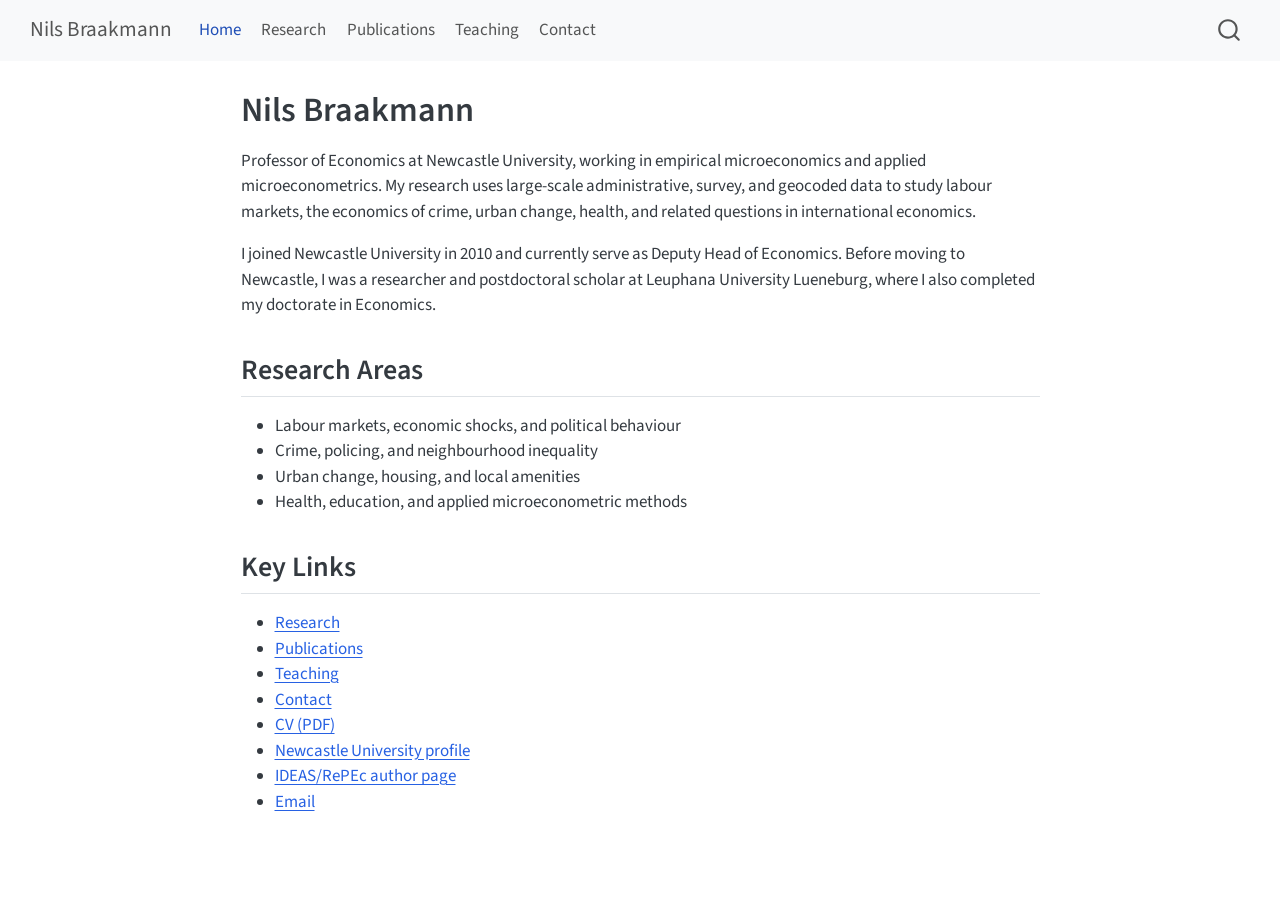
==== docs/index.html @ 4210e40a "Initial Quarto site" ====
<!DOCTYPE html>
<html xmlns="http://www.w3.org/1999/xhtml" lang="en" xml:lang="en"><head>

<meta charset="utf-8">
<meta name="generator" content="quarto-1.9.36">

<meta name="viewport" content="width=device-width, initial-scale=1.0, user-scalable=yes">


<title>Nils Braakmann</title>
<style>
/* Default styles provided by pandoc.
** See https://pandoc.org/MANUAL.html#variables-for-html for config info.
*/
code{white-space: pre-wrap;}
span.smallcaps{font-variant: small-caps;}
div.columns{display: flex; gap: min(4vw, 1.5em);}
div.column{flex: auto; overflow-x: auto;}
div.hanging-indent{margin-left: 1.5em; text-indent: -1.5em;}
ul.task-list{list-style: none;}
ul.task-list li input[type="checkbox"] {
  width: 0.8em;
  margin: 0 0.8em 0.2em -1em; /* quarto-specific, see https://github.com/quarto-dev/quarto-cli/issues/4556 */ 
  vertical-align: middle;
}
</style>


<script src="site_libs/quarto-nav/quarto-nav.js"></script>
<script src="site_libs/quarto-nav/headroom.min.js"></script>
<script src="site_libs/clipboard/clipboard.min.js"></script>
<script src="site_libs/quarto-search/autocomplete.umd.js"></script>
<script src="site_libs/quarto-search/fuse.min.js"></script>
<script src="site_libs/quarto-search/quarto-search.js"></script>
<meta name="quarto:offset" content="./">
<script src="site_libs/quarto-html/quarto.js" type="module"></script>
<script src="site_libs/quarto-html/tabsets/tabsets.js" type="module"></script>
<script src="site_libs/quarto-html/popper.min.js"></script>
<script src="site_libs/quarto-html/tippy.umd.min.js"></script>
<script src="site_libs/quarto-html/anchor.min.js"></script>
<link href="site_libs/quarto-html/tippy.css" rel="stylesheet">
<link href="site_libs/quarto-html/quarto-syntax-highlighting-845c23b38eaddc0f92fda52bfe77a8c8.css" rel="stylesheet" id="quarto-text-highlighting-styles">
<script src="site_libs/bootstrap/bootstrap.min.js"></script>
<link href="site_libs/bootstrap/bootstrap-icons.css" rel="stylesheet">
<link href="site_libs/bootstrap/bootstrap-158031087360bce0ff56dc785ce39e06.min.css" rel="stylesheet" append-hash="true" id="quarto-bootstrap" data-mode="light">
<script id="quarto-search-options" type="application/json">{
  "location": "navbar",
  "copy-button": false,
  "collapse-after": 3,
  "panel-placement": "end",
  "type": "overlay",
  "limit": 50,
  "keyboard-shortcut": [
    "f",
    "/",
    "s"
  ],
  "show-item-context": false,
  "language": {
    "search-no-results-text": "No results",
    "search-matching-documents-text": "matching documents",
    "search-copy-link-title": "Copy link to search",
    "search-hide-matches-text": "Hide additional matches",
    "search-more-match-text": "more match in this document",
    "search-more-matches-text": "more matches in this document",
    "search-clear-button-title": "Clear",
    "search-text-placeholder": "",
    "search-detached-cancel-button-title": "Cancel",
    "search-submit-button-title": "Submit",
    "search-label": "Search"
  }
}</script>


</head>

<body class="nav-fixed fullcontent quarto-light">

<div id="quarto-search-results"></div>
  <header id="quarto-header" class="headroom fixed-top">
    <nav class="navbar navbar-expand-lg " data-bs-theme="dark">
      <div class="navbar-container container-fluid">
      <div class="navbar-brand-container mx-auto">
    <a class="navbar-brand" href="./index.html">
    <span class="navbar-title">Nils Braakmann</span>
    </a>
  </div>
            <div id="quarto-search" class="" title="Search"></div>
          <button class="navbar-toggler" type="button" data-bs-toggle="collapse" data-bs-target="#navbarCollapse" aria-controls="navbarCollapse" role="menu" aria-expanded="false" aria-label="Toggle navigation" onclick="if (window.quartoToggleHeadroom) { window.quartoToggleHeadroom(); }">
  <span class="navbar-toggler-icon"></span>
</button>
          <div class="collapse navbar-collapse" id="navbarCollapse">
            <ul class="navbar-nav navbar-nav-scroll me-auto">
  <li class="nav-item">
    <a class="nav-link active" href="./index.html" aria-current="page"> 
<span class="menu-text">Home</span></a>
  </li>  
  <li class="nav-item">
    <a class="nav-link" href="./research.html"> 
<span class="menu-text">Research</span></a>
  </li>  
  <li class="nav-item">
    <a class="nav-link" href="./publications.html"> 
<span class="menu-text">Publications</span></a>
  </li>  
  <li class="nav-item">
    <a class="nav-link" href="./teaching.html"> 
<span class="menu-text">Teaching</span></a>
  </li>  
  <li class="nav-item">
    <a class="nav-link" href="./contact.html"> 
<span class="menu-text">Contact</span></a>
  </li>  
</ul>
          </div> <!-- /navcollapse -->
            <div class="quarto-navbar-tools">
</div>
      </div> <!-- /container-fluid -->
    </nav>
</header>
<!-- content -->
<div id="quarto-content" class="quarto-container page-columns page-rows-contents page-layout-article page-navbar">
<!-- sidebar -->
<!-- margin-sidebar -->
    
<!-- main -->
<main class="content" id="quarto-document-content">

<header id="title-block-header" class="quarto-title-block default">
<div class="quarto-title">
<h1 class="title">Nils Braakmann</h1>
</div>



<div class="quarto-title-meta">

    
  
    
  </div>
  


</header>


<p>Professor of Economics at Newcastle University, working in empirical microeconomics and applied microeconometrics. My research uses large-scale administrative, survey, and geocoded data to study labour markets, the economics of crime, urban change, health, and related questions in international economics.</p>
<p>I joined Newcastle University in 2010 and currently serve as Deputy Head of Economics. Before moving to Newcastle, I was a researcher and postdoctoral scholar at Leuphana University Lueneburg, where I also completed my doctorate in Economics.</p>
<section id="research-areas" class="level2">
<h2 class="anchored" data-anchor-id="research-areas">Research Areas</h2>
<ul>
<li>Labour markets, economic shocks, and political behaviour</li>
<li>Crime, policing, and neighbourhood inequality</li>
<li>Urban change, housing, and local amenities</li>
<li>Health, education, and applied microeconometric methods</li>
</ul>
</section>
<section id="key-links" class="level2">
<h2 class="anchored" data-anchor-id="key-links">Key Links</h2>
<ul>
<li><a href="./research.html">Research</a></li>
<li><a href="./publications.html">Publications</a></li>
<li><a href="./teaching.html">Teaching</a></li>
<li><a href="./contact.html">Contact</a></li>
<li><a href="cv_short.pdf">CV (PDF)</a></li>
<li><a href="https://www.ncl.ac.uk/business/people/profile/nilsbraakmann.html">Newcastle University profile</a></li>
<li><a href="http://ideas.repec.org/f/pbr294.html">IDEAS/RePEc author page</a></li>
<li><a href="mailto:nils.braakmann@ncl.ac.uk">Email</a></li>
</ul>


</section>

</main> <!-- /main -->
<script id="quarto-html-after-body" type="application/javascript">
  window.document.addEventListener("DOMContentLoaded", function (event) {
    const icon = "";
    const anchorJS = new window.AnchorJS();
    anchorJS.options = {
      placement: 'right',
      icon: icon
    };
    anchorJS.add('.anchored');
    const isCodeAnnotation = (el) => {
      for (const clz of el.classList) {
        if (clz.startsWith('code-annotation-')) {                     
          return true;
        }
      }
      return false;
    }
    const onCopySuccess = function(e) {
      // button target
      const button = e.trigger;
      // don't keep focus
      button.blur();
      // flash "checked"
      button.classList.add('code-copy-button-checked');
      var currentTitle = button.getAttribute("title");
      button.setAttribute("title", "Copied!");
      let tooltip;
      if (window.bootstrap) {
        button.setAttribute("data-bs-toggle", "tooltip");
        button.setAttribute("data-bs-placement", "left");
        button.setAttribute("data-bs-title", "Copied!");
        tooltip = new bootstrap.Tooltip(button, 
          { trigger: "manual", 
            customClass: "code-copy-button-tooltip",
            offset: [0, -8]});
        tooltip.show();    
      }
      setTimeout(function() {
        if (tooltip) {
          tooltip.hide();
          button.removeAttribute("data-bs-title");
          button.removeAttribute("data-bs-toggle");
          button.removeAttribute("data-bs-placement");
        }
        button.setAttribute("title", currentTitle);
        button.classList.remove('code-copy-button-checked');
      }, 1000);
      // clear code selection
      e.clearSelection();
    }
    const getTextToCopy = function(trigger) {
      const outerScaffold = trigger.parentElement.cloneNode(true);
      const codeEl = outerScaffold.querySelector('code');
      for (const childEl of codeEl.children) {
        if (isCodeAnnotation(childEl)) {
          childEl.remove();
        }
      }
      return codeEl.innerText;
    }
    const clipboard = new window.ClipboardJS('.code-copy-button:not([data-in-quarto-modal])', {
      text: getTextToCopy
    });
    clipboard.on('success', onCopySuccess);
    if (window.document.getElementById('quarto-embedded-source-code-modal')) {
      const clipboardModal = new window.ClipboardJS('.code-copy-button[data-in-quarto-modal]', {
        text: getTextToCopy,
        container: window.document.getElementById('quarto-embedded-source-code-modal')
      });
      clipboardModal.on('success', onCopySuccess);
    }
      var localhostRegex = new RegExp(/^(?:http|https):\/\/localhost\:?[0-9]*\//);
      var mailtoRegex = new RegExp(/^mailto:/);
        var filterRegex = new RegExp("https:\/\/nilsbraakmann\.github\.io\/nils-site\/");
      var isInternal = (href) => {
          return filterRegex.test(href) || localhostRegex.test(href) || mailtoRegex.test(href);
      }
      // Inspect non-navigation links and adorn them if external
     var links = window.document.querySelectorAll('a[href]:not(.nav-link):not(.navbar-brand):not(.toc-action):not(.sidebar-link):not(.sidebar-item-toggle):not(.pagination-link):not(.no-external):not([aria-hidden]):not(.dropdown-item):not(.quarto-navigation-tool):not(.about-link)');
      for (var i=0; i<links.length; i++) {
        const link = links[i];
        if (!isInternal(link.href)) {
          // undo the damage that might have been done by quarto-nav.js in the case of
          // links that we want to consider external
          if (link.dataset.originalHref !== undefined) {
            link.href = link.dataset.originalHref;
          }
        }
      }
    function tippyHover(el, contentFn, onTriggerFn, onUntriggerFn) {
      const config = {
        allowHTML: true,
        maxWidth: 500,
        delay: 100,
        arrow: false,
        appendTo: function(el) {
            return el.parentElement;
        },
        interactive: true,
        interactiveBorder: 10,
        theme: 'quarto',
        placement: 'bottom-start',
      };
      if (contentFn) {
        config.content = contentFn;
      }
      if (onTriggerFn) {
        config.onTrigger = onTriggerFn;
      }
      if (onUntriggerFn) {
        config.onUntrigger = onUntriggerFn;
      }
      window.tippy(el, config); 
    }
    const noterefs = window.document.querySelectorAll('a[role="doc-noteref"]');
    for (var i=0; i<noterefs.length; i++) {
      const ref = noterefs[i];
      tippyHover(ref, function() {
        // use id or data attribute instead here
        let href = ref.getAttribute('data-footnote-href') || ref.getAttribute('href');
        try { href = new URL(href).hash; } catch {}
        const id = href.replace(/^#\/?/, "");
        const note = window.document.getElementById(id);
        if (note) {
          return note.innerHTML;
        } else {
          return "";
        }
      });
    }
    const xrefs = window.document.querySelectorAll('a.quarto-xref');
    const processXRef = (id, note) => {
      // Strip column container classes
      const stripColumnClz = (el) => {
        el.classList.remove("page-full", "page-columns");
        if (el.children) {
          for (const child of el.children) {
            stripColumnClz(child);
          }
        }
      }
      stripColumnClz(note)
      if (id === null || id.startsWith('sec-')) {
        // Special case sections, only their first couple elements
        const container = document.createElement("div");
        if (note.children && note.children.length > 2) {
          container.appendChild(note.children[0].cloneNode(true));
          for (let i = 1; i < note.children.length; i++) {
            const child = note.children[i];
            if (child.tagName === "P" && child.innerText === "") {
              continue;
            } else {
              container.appendChild(child.cloneNode(true));
              break;
            }
          }
          if (window.Quarto?.typesetMath) {
            window.Quarto.typesetMath(container);
          }
          return container.innerHTML
        } else {
          if (window.Quarto?.typesetMath) {
            window.Quarto.typesetMath(note);
          }
          return note.innerHTML;
        }
      } else {
        // Remove any anchor links if they are present
        const anchorLink = note.querySelector('a.anchorjs-link');
        if (anchorLink) {
          anchorLink.remove();
        }
        if (window.Quarto?.typesetMath) {
          window.Quarto.typesetMath(note);
        }
        if (note.classList.contains("callout")) {
          return note.outerHTML;
        } else {
          return note.innerHTML;
        }
      }
    }
    for (var i=0; i<xrefs.length; i++) {
      const xref = xrefs[i];
      tippyHover(xref, undefined, function(instance) {
        instance.disable();
        let url = xref.getAttribute('href');
        let hash = undefined; 
        if (url.startsWith('#')) {
          hash = url;
        } else {
          try { hash = new URL(url).hash; } catch {}
        }
        if (hash) {
          const id = hash.replace(/^#\/?/, "");
          const note = window.document.getElementById(id);
          if (note !== null) {
            try {
              const html = processXRef(id, note.cloneNode(true));
              instance.setContent(html);
            } finally {
              instance.enable();
              instance.show();
            }
          } else {
            // See if we can fetch this
            fetch(url.split('#')[0])
            .then(res => res.text())
            .then(html => {
              const parser = new DOMParser();
              const htmlDoc = parser.parseFromString(html, "text/html");
              const note = htmlDoc.getElementById(id);
              if (note !== null) {
                const html = processXRef(id, note);
                instance.setContent(html);
              } 
            }).finally(() => {
              instance.enable();
              instance.show();
            });
          }
        } else {
          // See if we can fetch a full url (with no hash to target)
          // This is a special case and we should probably do some content thinning / targeting
          fetch(url)
          .then(res => res.text())
          .then(html => {
            const parser = new DOMParser();
            const htmlDoc = parser.parseFromString(html, "text/html");
            const note = htmlDoc.querySelector('main.content');
            if (note !== null) {
              // This should only happen for chapter cross references
              // (since there is no id in the URL)
              // remove the first header
              if (note.children.length > 0 && note.children[0].tagName === "HEADER") {
                note.children[0].remove();
              }
              const html = processXRef(null, note);
              instance.setContent(html);
            } 
          }).finally(() => {
            instance.enable();
            instance.show();
          });
        }
      }, function(instance) {
      });
    }
        let selectedAnnoteEl;
        const selectorForAnnotation = ( cell, annotation) => {
          let cellAttr = 'data-code-cell="' + cell + '"';
          let lineAttr = 'data-code-annotation="' +  annotation + '"';
          const selector = 'span[' + cellAttr + '][' + lineAttr + ']';
          return selector;
        }
        const selectCodeLines = (annoteEl) => {
          const doc = window.document;
          const targetCell = annoteEl.getAttribute("data-target-cell");
          const targetAnnotation = annoteEl.getAttribute("data-target-annotation");
          const annoteSpan = window.document.querySelector(selectorForAnnotation(targetCell, targetAnnotation));
          const lines = annoteSpan.getAttribute("data-code-lines").split(",");
          const lineIds = lines.map((line) => {
            return targetCell + "-" + line;
          })
          let top = null;
          let height = null;
          let parent = null;
          if (lineIds.length > 0) {
              //compute the position of the single el (top and bottom and make a div)
              const el = window.document.getElementById(lineIds[0]);
              top = el.offsetTop;
              height = el.offsetHeight;
              parent = el.parentElement.parentElement;
            if (lineIds.length > 1) {
              const lastEl = window.document.getElementById(lineIds[lineIds.length - 1]);
              const bottom = lastEl.offsetTop + lastEl.offsetHeight;
              height = bottom - top;
            }
            if (top !== null && height !== null && parent !== null) {
              // cook up a div (if necessary) and position it 
              let div = window.document.getElementById("code-annotation-line-highlight");
              if (div === null) {
                div = window.document.createElement("div");
                div.setAttribute("id", "code-annotation-line-highlight");
                div.style.position = 'absolute';
                parent.appendChild(div);
              }
              div.style.top = top - 2 + "px";
              div.style.height = height + 4 + "px";
              div.style.left = 0;
              let gutterDiv = window.document.getElementById("code-annotation-line-highlight-gutter");
              if (gutterDiv === null) {
                gutterDiv = window.document.createElement("div");
                gutterDiv.setAttribute("id", "code-annotation-line-highlight-gutter");
                gutterDiv.style.position = 'absolute';
                const codeCell = window.document.getElementById(targetCell);
                const gutter = codeCell.querySelector('.code-annotation-gutter');
                gutter.appendChild(gutterDiv);
              }
              gutterDiv.style.top = top - 2 + "px";
              gutterDiv.style.height = height + 4 + "px";
            }
            selectedAnnoteEl = annoteEl;
          }
        };
        const unselectCodeLines = () => {
          const elementsIds = ["code-annotation-line-highlight", "code-annotation-line-highlight-gutter"];
          elementsIds.forEach((elId) => {
            const div = window.document.getElementById(elId);
            if (div) {
              div.remove();
            }
          });
          selectedAnnoteEl = undefined;
        };
          // Handle positioning of the toggle
      window.addEventListener(
        "resize",
        throttle(() => {
          elRect = undefined;
          if (selectedAnnoteEl) {
            selectCodeLines(selectedAnnoteEl);
          }
        }, 10)
      );
      function throttle(fn, ms) {
      let throttle = false;
      let timer;
        return (...args) => {
          if(!throttle) { // first call gets through
              fn.apply(this, args);
              throttle = true;
          } else { // all the others get throttled
              if(timer) clearTimeout(timer); // cancel #2
              timer = setTimeout(() => {
                fn.apply(this, args);
                timer = throttle = false;
              }, ms);
          }
        };
      }
        // Attach click handler to the DT
        const annoteDls = window.document.querySelectorAll('dt[data-target-cell]');
        for (const annoteDlNode of annoteDls) {
          annoteDlNode.addEventListener('click', (event) => {
            const clickedEl = event.target;
            if (clickedEl !== selectedAnnoteEl) {
              unselectCodeLines();
              const activeEl = window.document.querySelector('dt[data-target-cell].code-annotation-active');
              if (activeEl) {
                activeEl.classList.remove('code-annotation-active');
              }
              selectCodeLines(clickedEl);
              clickedEl.classList.add('code-annotation-active');
            } else {
              // Unselect the line
              unselectCodeLines();
              clickedEl.classList.remove('code-annotation-active');
            }
          });
        }
    const findCites = (el) => {
      const parentEl = el.parentElement;
      if (parentEl) {
        const cites = parentEl.dataset.cites;
        if (cites) {
          return {
            el,
            cites: cites.split(' ')
          };
        } else {
          return findCites(el.parentElement)
        }
      } else {
        return undefined;
      }
    };
    var bibliorefs = window.document.querySelectorAll('a[role="doc-biblioref"]');
    for (var i=0; i<bibliorefs.length; i++) {
      const ref = bibliorefs[i];
      const citeInfo = findCites(ref);
      if (citeInfo) {
        tippyHover(citeInfo.el, function() {
          var popup = window.document.createElement('div');
          citeInfo.cites.forEach(function(cite) {
            var citeDiv = window.document.createElement('div');
            citeDiv.classList.add('hanging-indent');
            citeDiv.classList.add('csl-entry');
            var biblioDiv = window.document.getElementById('ref-' + cite);
            if (biblioDiv) {
              citeDiv.innerHTML = biblioDiv.innerHTML;
            }
            popup.appendChild(citeDiv);
          });
          return popup.innerHTML;
        });
      }
    }
  });
  </script>
</div> <!-- /content -->




</body></html>
---- docs/site_libs/quarto-html/tippy.css ----
.tippy-box[data-animation=fade][data-state=hidden]{opacity:0}[data-tippy-root]{max-width:calc(100vw - 10px)}.tippy-box{position:relative;background-color:#333;color:#fff;border-radius:4px;font-size:14px;line-height:1.4;white-space:normal;outline:0;transition-property:transform,visibility,opacity}.tippy-box[data-placement^=top]>.tippy-arrow{bottom:0}.tippy-box[data-placement^=top]>.tippy-arrow:before{bottom:-7px;left:0;border-width:8px 8px 0;border-top-color:initial;transform-origin:center top}.tippy-box[data-placement^=bottom]>.tippy-arrow{top:0}.tippy-box[data-placement^=bottom]>.tippy-arrow:before{top:-7px;left:0;border-width:0 8px 8px;border-bottom-color:initial;transform-origin:center bottom}.tippy-box[data-placement^=left]>.tippy-arrow{right:0}.tippy-box[data-placement^=left]>.tippy-arrow:before{border-width:8px 0 8px 8px;border-left-color:initial;right:-7px;transform-origin:center left}.tippy-box[data-placement^=right]>.tippy-arrow{left:0}.tippy-box[data-placement^=right]>.tippy-arrow:before{left:-7px;border-width:8px 8px 8px 0;border-right-color:initial;transform-origin:center right}.tippy-box[data-inertia][data-state=visible]{transition-timing-function:cubic-bezier(.54,1.5,.38,1.11)}.tippy-arrow{width:16px;height:16px;color:#333}.tippy-arrow:before{content:"";position:absolute;border-color:transparent;border-style:solid}.tippy-content{position:relative;padding:5px 9px;z-index:1}
---- docs/site_libs/quarto-html/quarto-syntax-highlighting-845c23b38eaddc0f92fda52bfe77a8c8.css ----
/* quarto syntax highlight colors */
:root {
  --quarto-hl-ot-color: #003B4F;
  --quarto-hl-at-color: #657422;
  --quarto-hl-ss-color: #20794D;
  --quarto-hl-an-color: #5E5E5E;
  --quarto-hl-fu-color: #4758AB;
  --quarto-hl-st-color: #20794D;
  --quarto-hl-cf-color: #003B4F;
  --quarto-hl-op-color: #5E5E5E;
  --quarto-hl-er-color: #AD0000;
  --quarto-hl-bn-color: #AD0000;
  --quarto-hl-al-color: #AD0000;
  --quarto-hl-va-color: #111111;
  --quarto-hl-bu-color: inherit;
  --quarto-hl-ex-color: inherit;
  --quarto-hl-pp-color: #AD0000;
  --quarto-hl-in-color: #5E5E5E;
  --quarto-hl-vs-color: #20794D;
  --quarto-hl-wa-color: #5E5E5E;
  --quarto-hl-do-color: #5E5E5E;
  --quarto-hl-im-color: #00769E;
  --quarto-hl-ch-color: #20794D;
  --quarto-hl-dt-color: #AD0000;
  --quarto-hl-fl-color: #AD0000;
  --quarto-hl-co-color: #5E5E5E;
  --quarto-hl-cv-color: #5E5E5E;
  --quarto-hl-cn-color: #8f5902;
  --quarto-hl-sc-color: #5E5E5E;
  --quarto-hl-dv-color: #AD0000;
  --quarto-hl-kw-color: #003B4F;
}

/* other quarto variables */
:root {
  --quarto-font-monospace: SFMono-Regular, Menlo, Monaco, Consolas, "Liberation Mono", "Courier New", monospace;
}

/* syntax highlight based on Pandoc's rules */
pre > code.sourceCode > span {
  color: #003B4F;
}

code.sourceCode > span {
  color: #003B4F;
}

div.sourceCode,
div.sourceCode pre.sourceCode {
  color: #003B4F;
}

/* Normal */
code span {
  color: #003B4F;
}

/* Alert */
code span.al {
  color: #AD0000;
  font-style: inherit;
}

/* Annotation */
code span.an {
  color: #5E5E5E;
  font-style: inherit;
}

/* Attribute */
code span.at {
  color: #657422;
  font-style: inherit;
}

/* BaseN */
code span.bn {
  color: #AD0000;
  font-style: inherit;
}

/* BuiltIn */
code span.bu {
  font-style: inherit;
}

/* ControlFlow */
code span.cf {
  color: #003B4F;
  font-weight: bold;
  font-style: inherit;
}

/* Char */
code span.ch {
  color: #20794D;
  font-style: inherit;
}

/* Constant */
code span.cn {
  color: #8f5902;
  font-style: inherit;
}

/* Comment */
code span.co {
  color: #5E5E5E;
  font-style: inherit;
}

/* CommentVar */
code span.cv {
  color: #5E5E5E;
  font-style: italic;
}

/* Documentation */
code span.do {
  color: #5E5E5E;
  font-style: italic;
}

/* DataType */
code span.dt {
  color: #AD0000;
  font-style: inherit;
}

/* DecVal */
code span.dv {
  color: #AD0000;
  font-style: inherit;
}

/* Error */
code span.er {
  color: #AD0000;
  font-style: inherit;
}

/* Extension */
code span.ex {
  font-style: inherit;
}

/* Float */
code span.fl {
  color: #AD0000;
  font-style: inherit;
}

/* Function */
code span.fu {
  color: #4758AB;
  font-style: inherit;
}

/* Import */
code span.im {
  color: #00769E;
  font-style: inherit;
}

/* Information */
code span.in {
  color: #5E5E5E;
  font-style: inherit;
}

/* Keyword */
code span.kw {
  color: #003B4F;
  font-weight: bold;
  font-style: inherit;
}

/* Operator */
code span.op {
  color: #5E5E5E;
  font-style: inherit;
}

/* Other */
code span.ot {
  color: #003B4F;
  font-style: inherit;
}

/* Preprocessor */
code span.pp {
  color: #AD0000;
  font-style: inherit;
}

/* SpecialChar */
code span.sc {
  color: #5E5E5E;
  font-style: inherit;
}

/* SpecialString */
code span.ss {
  color: #20794D;
  font-style: inherit;
}

/* String */
code span.st {
  color: #20794D;
  font-style: inherit;
}

/* Variable */
code span.va {
  color: #111111;
  font-style: inherit;
}

/* VerbatimString */
code span.vs {
  color: #20794D;
  font-style: inherit;
}

/* Warning */
code span.wa {
  color: #5E5E5E;
  font-style: italic;
}

.prevent-inlining {
  content: "</";
}

/*# sourceMappingURL=ac89f0bb514bba72461919f78549e31c.css.map */
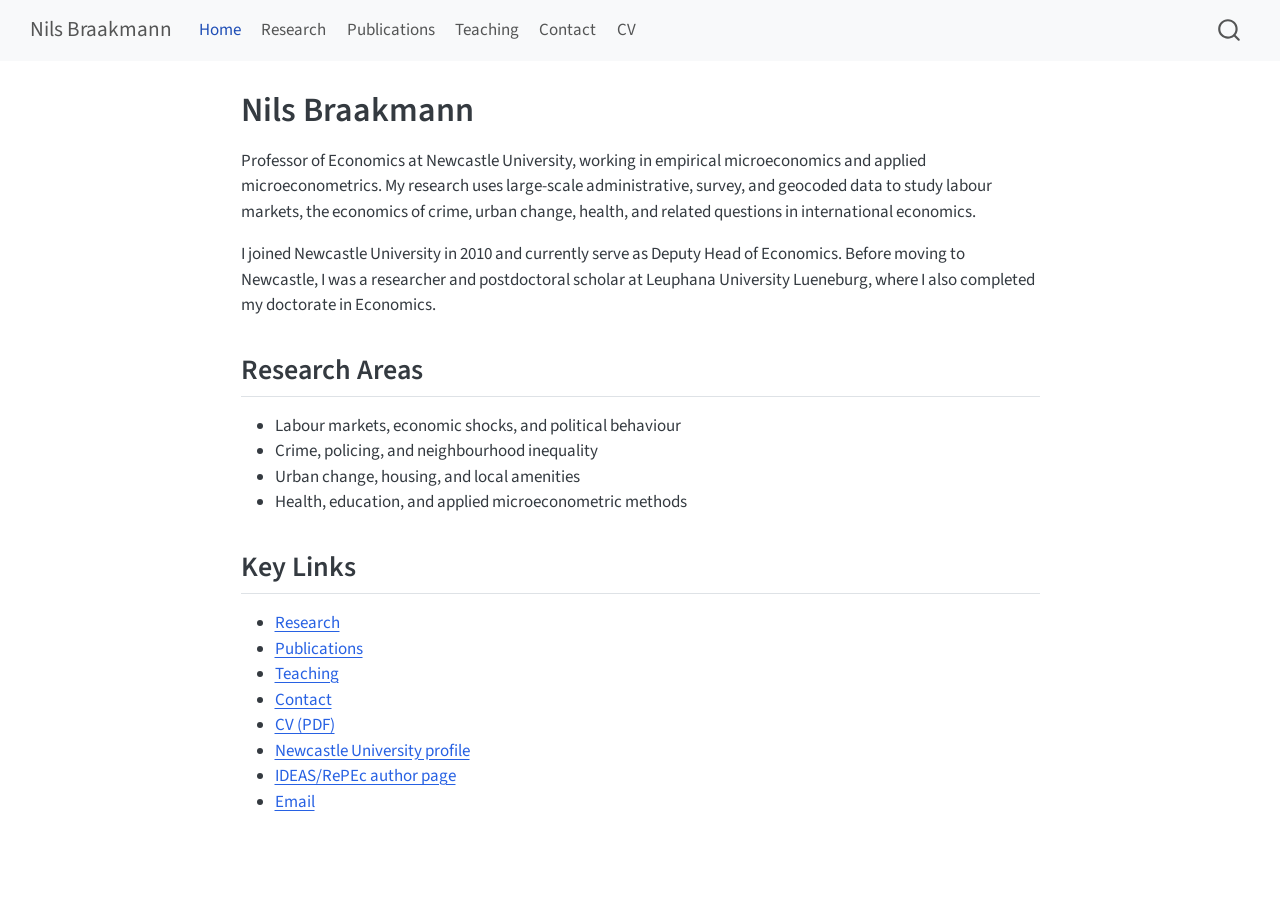
==== commit 295d663e: "Link CV to Dropbox" ====
--- a/docs/index.html
+++ b/docs/index.html
@@ -111,6 +111,10 @@
     <a class="nav-link" href="./contact.html"> 
 <span class="menu-text">Contact</span></a>
   </li>  
+  <li class="nav-item">
+    <a class="nav-link" href="https://www.dropbox.com/scl/fi/pwlra56p5qgnsfm3jgwml/cv_short.pdf?rlkey=3xcc5ol8gobuhwgbkxdwrzdqi&amp;dl=0"> 
+<span class="menu-text">CV</span></a>
+  </li>  
 </ul>
           </div> <!-- /navcollapse -->
             <div class="quarto-navbar-tools">
@@ -163,7 +167,7 @@
 <li><a href="./publications.html">Publications</a></li>
 <li><a href="./teaching.html">Teaching</a></li>
 <li><a href="./contact.html">Contact</a></li>
-<li><a href="cv_short.pdf">CV (PDF)</a></li>
+<li><a href="https://www.dropbox.com/scl/fi/pwlra56p5qgnsfm3jgwml/cv_short.pdf?rlkey=3xcc5ol8gobuhwgbkxdwrzdqi&amp;dl=0">CV (PDF)</a></li>
 <li><a href="https://www.ncl.ac.uk/business/people/profile/nilsbraakmann.html">Newcastle University profile</a></li>
 <li><a href="http://ideas.repec.org/f/pbr294.html">IDEAS/RePEc author page</a></li>
 <li><a href="mailto:nils.braakmann@ncl.ac.uk">Email</a></li>
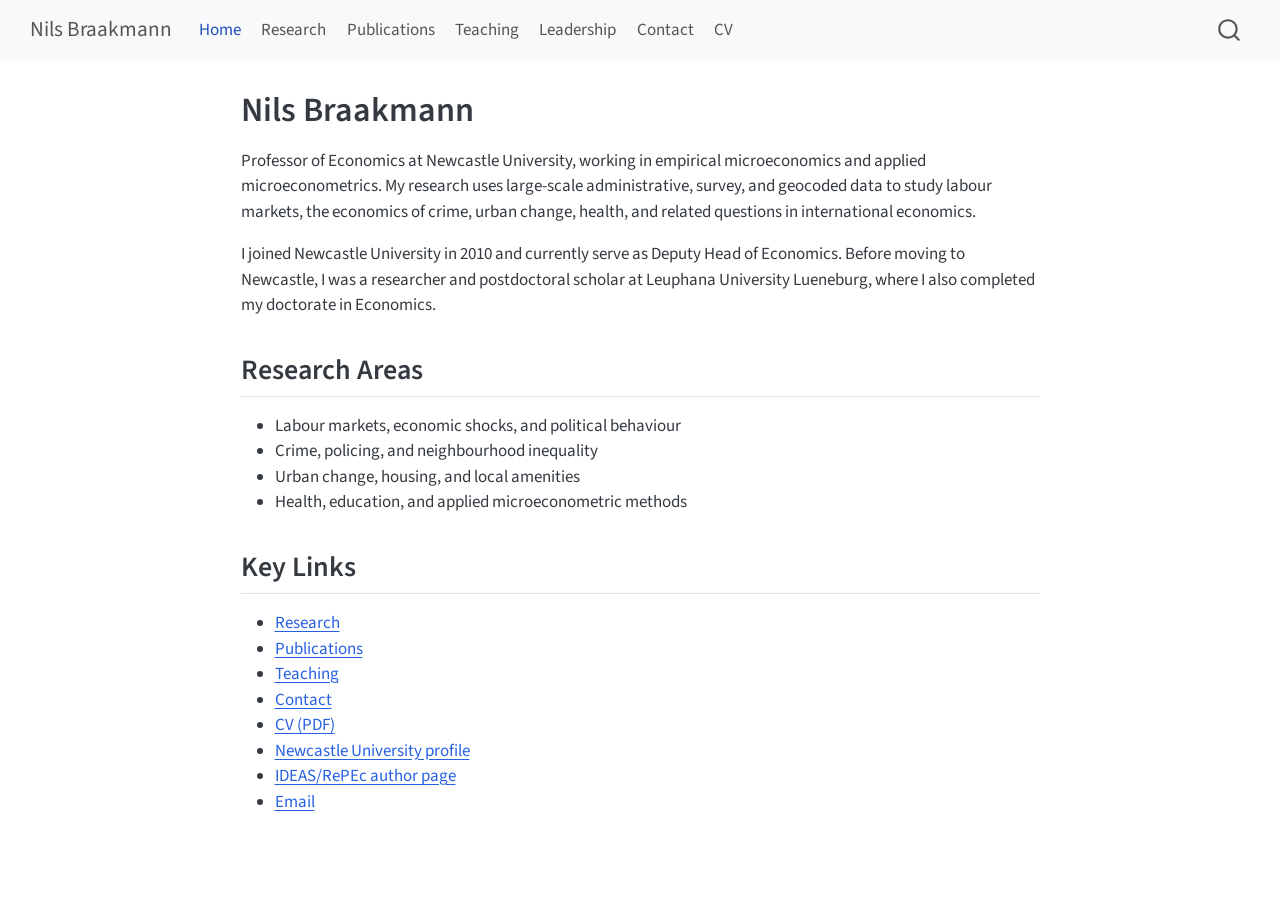
==== commit 33c35598: "Add leadership page" ====
--- a/docs/index.html
+++ b/docs/index.html
@@ -108,6 +108,10 @@
 <span class="menu-text">Teaching</span></a>
   </li>  
   <li class="nav-item">
+    <a class="nav-link" href="./leadership.html"> 
+<span class="menu-text">Leadership</span></a>
+  </li>  
+  <li class="nav-item">
     <a class="nav-link" href="./contact.html"> 
 <span class="menu-text">Contact</span></a>
   </li>  
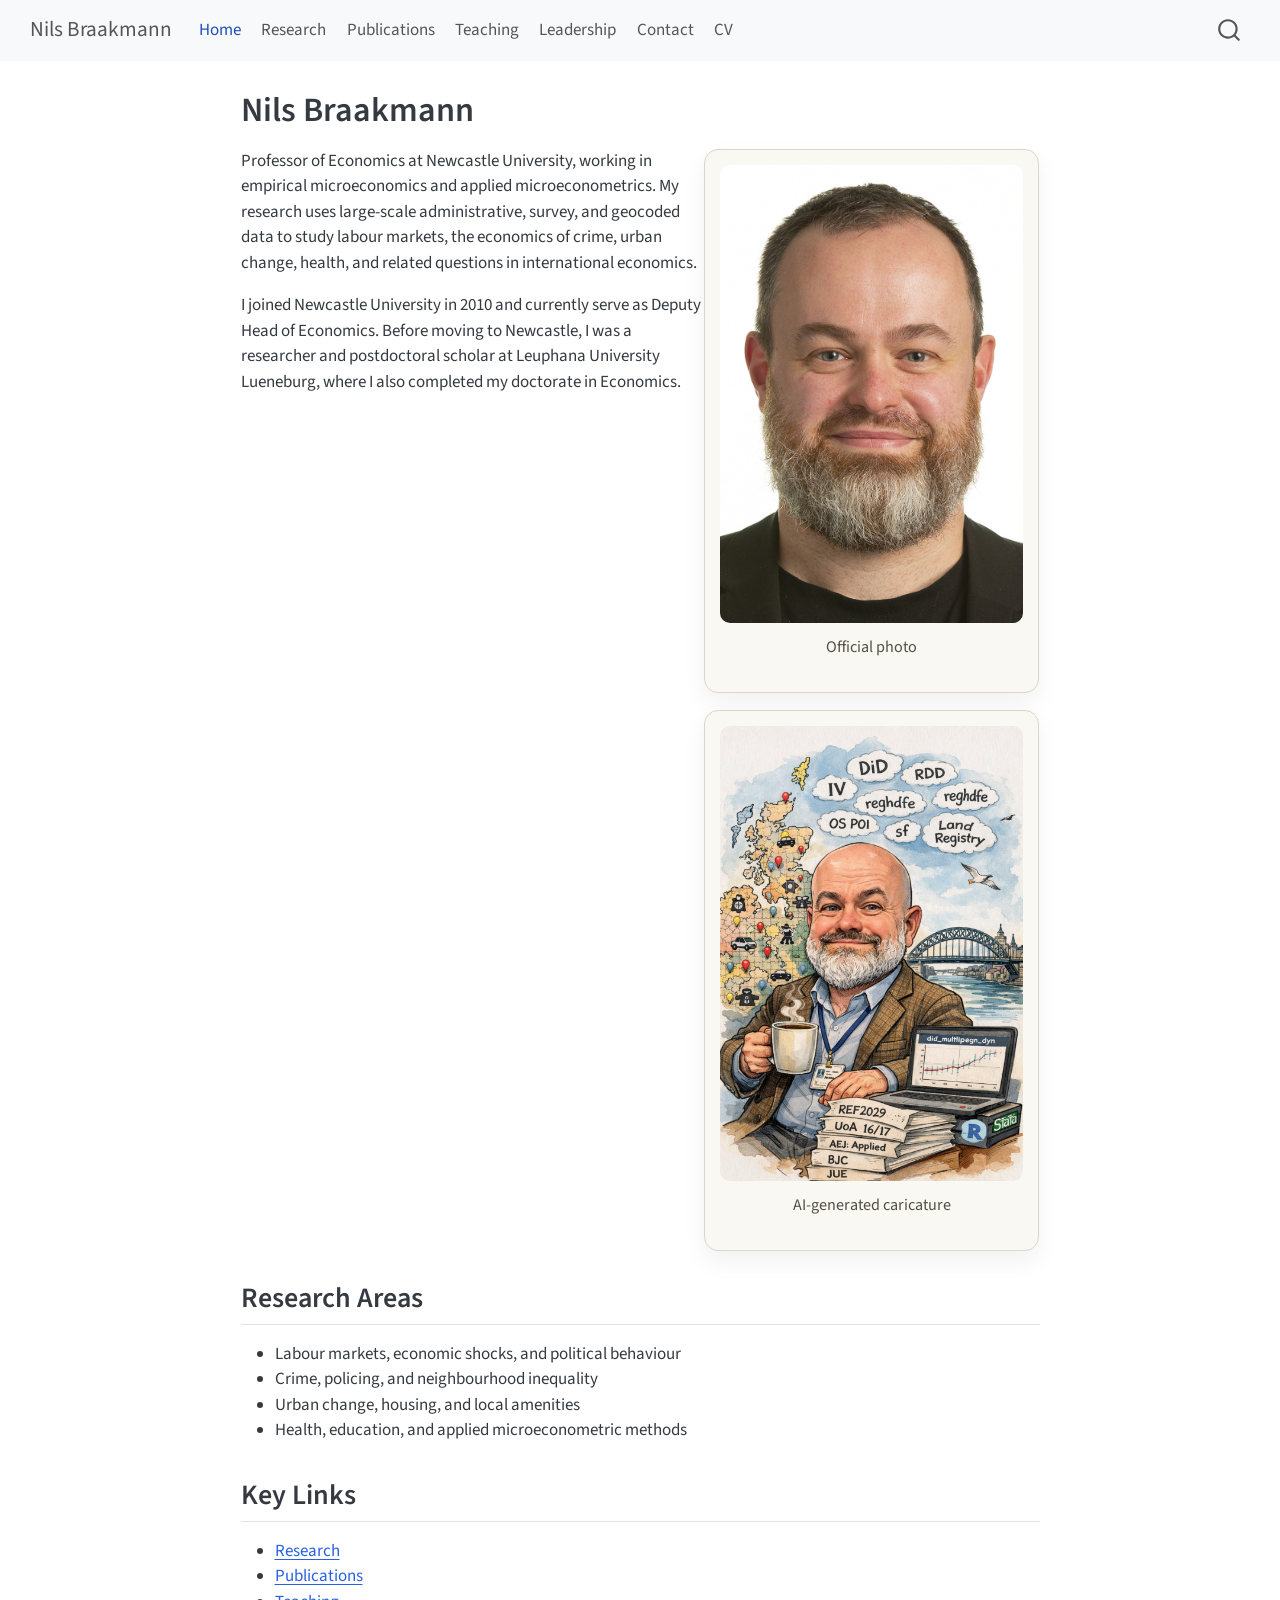
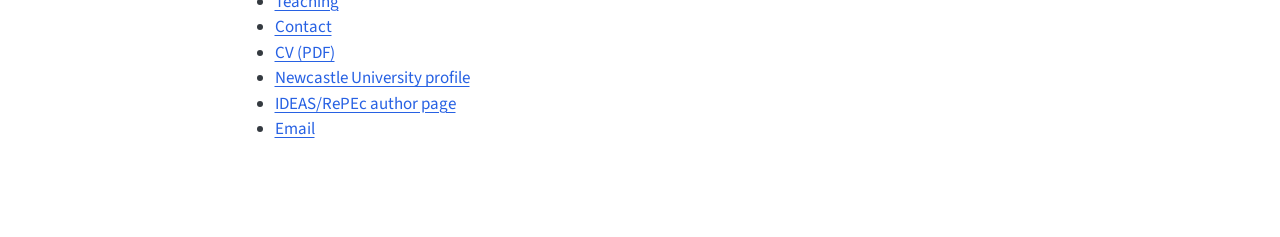
==== commit 840448b3: "Add homepage portraits" ====
--- a/docs/index.html
+++ b/docs/index.html
@@ -72,6 +72,7 @@
 }</script>
 
 
+<link rel="stylesheet" href="styles.css">
 </head>
 
 <body class="nav-fixed fullcontent quarto-light">
@@ -153,8 +154,23 @@
 </header>
 
 
+<div class="home-hero">
+<div class="columns v-center">
+<div class="column" style="width:58%;">
 <p>Professor of Economics at Newcastle University, working in empirical microeconomics and applied microeconometrics. My research uses large-scale administrative, survey, and geocoded data to study labour markets, the economics of crime, urban change, health, and related questions in international economics.</p>
 <p>I joined Newcastle University in 2010 and currently serve as Deputy Head of Economics. Before moving to Newcastle, I was a researcher and postdoctoral scholar at Leuphana University Lueneburg, where I also completed my doctorate in Economics.</p>
+</div><div class="column" style="width:42%;">
+<div class="portrait-grid">
+<div class="portrait-card">
+<p><img src="headshot.jpg" class="homepage-portrait img-fluid" alt="Official portrait"> Official photo</p>
+</div>
+<div class="portrait-card">
+<p><img src="caricature.jpeg" class="homepage-portrait img-fluid" alt="Caricature portrait"> AI-generated caricature</p>
+</div>
+</div>
+</div>
+</div>
+</div>
 <section id="research-areas" class="level2">
 <h2 class="anchored" data-anchor-id="research-areas">Research Areas</h2>
 <ul>
--- a/docs/styles.css
+++ b/docs/styles.css
@@ -0,0 +1,39 @@
+/* css styles */
+
+.home-hero {
+  margin-bottom: 1.75rem;
+}
+
+.portrait-grid {
+  display: grid;
+  gap: 1rem;
+}
+
+.portrait-card {
+  background: #faf8f3;
+  border: 1px solid #ddd6c8;
+  border-radius: 14px;
+  padding: 0.9rem;
+  text-align: center;
+  font-size: 0.95rem;
+  color: #544f44;
+  box-shadow: 0 10px 24px rgba(0, 0, 0, 0.06);
+}
+
+.homepage-portrait {
+  display: block;
+  width: 100%;
+  max-width: 320px;
+  margin: 0 auto 0.75rem auto;
+  border-radius: 10px;
+}
+
+@media (max-width: 991.98px) {
+  .home-hero {
+    margin-bottom: 1.25rem;
+  }
+
+  .portrait-grid {
+    margin-top: 1rem;
+  }
+}
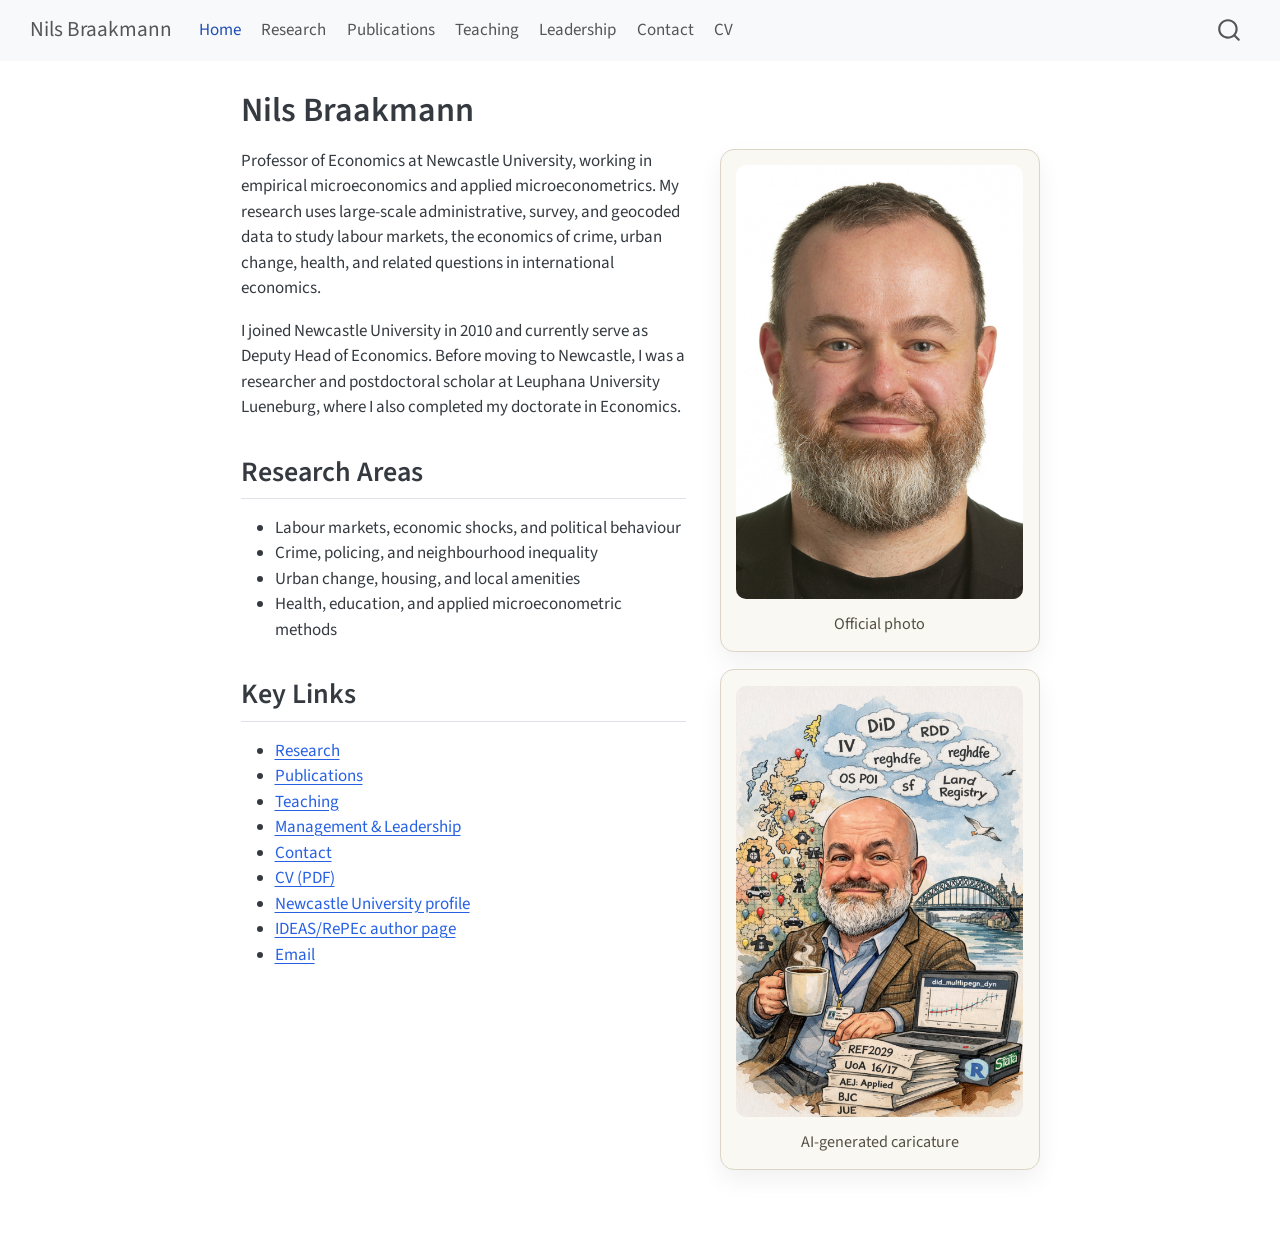
==== commit 0991d2b7: "Refine homepage layout" ====
--- a/docs/index.html
+++ b/docs/index.html
@@ -154,23 +154,10 @@
 </header>
 
 
-<div class="home-hero">
-<div class="columns v-center">
-<div class="column" style="width:58%;">
+<div class="home-layout">
+<div class="home-copy">
 <p>Professor of Economics at Newcastle University, working in empirical microeconomics and applied microeconometrics. My research uses large-scale administrative, survey, and geocoded data to study labour markets, the economics of crime, urban change, health, and related questions in international economics.</p>
 <p>I joined Newcastle University in 2010 and currently serve as Deputy Head of Economics. Before moving to Newcastle, I was a researcher and postdoctoral scholar at Leuphana University Lueneburg, where I also completed my doctorate in Economics.</p>
-</div><div class="column" style="width:42%;">
-<div class="portrait-grid">
-<div class="portrait-card">
-<p><img src="headshot.jpg" class="homepage-portrait img-fluid" alt="Official portrait"> Official photo</p>
-</div>
-<div class="portrait-card">
-<p><img src="caricature.jpeg" class="homepage-portrait img-fluid" alt="Caricature portrait"> AI-generated caricature</p>
-</div>
-</div>
-</div>
-</div>
-</div>
 <section id="research-areas" class="level2">
 <h2 class="anchored" data-anchor-id="research-areas">Research Areas</h2>
 <ul>
@@ -186,15 +173,26 @@
 <li><a href="./research.html">Research</a></li>
 <li><a href="./publications.html">Publications</a></li>
 <li><a href="./teaching.html">Teaching</a></li>
+<li><a href="./leadership.html">Management &amp; Leadership</a></li>
 <li><a href="./contact.html">Contact</a></li>
 <li><a href="https://www.dropbox.com/scl/fi/pwlra56p5qgnsfm3jgwml/cv_short.pdf?rlkey=3xcc5ol8gobuhwgbkxdwrzdqi&amp;dl=0">CV (PDF)</a></li>
 <li><a href="https://www.ncl.ac.uk/business/people/profile/nilsbraakmann.html">Newcastle University profile</a></li>
 <li><a href="http://ideas.repec.org/f/pbr294.html">IDEAS/RePEc author page</a></li>
 <li><a href="mailto:nils.braakmann@ncl.ac.uk">Email</a></li>
 </ul>
-
-
 </section>
+</div>
+<div class="home-sidebar">
+<div class="portrait-card">
+<p><img src="headshot.jpg" class="homepage-portrait img-fluid" alt="Official portrait"> Official photo</p>
+</div>
+<div class="portrait-card">
+<p><img src="caricature.jpeg" class="homepage-portrait img-fluid" alt="Caricature portrait"> AI-generated caricature</p>
+</div>
+</div>
+</div>
+
+
 
 </main> <!-- /main -->
 <script id="quarto-html-after-body" type="application/javascript">
--- a/docs/styles.css
+++ b/docs/styles.css
@@ -1,10 +1,17 @@
 /* css styles */
 
-.home-hero {
-  margin-bottom: 1.75rem;
+.home-layout {
+  display: grid;
+  grid-template-columns: minmax(0, 1fr) 320px;
+  gap: 2rem;
+  align-items: start;
 }
 
-.portrait-grid {
+.home-copy > :first-child {
+  margin-top: 0;
+}
+
+.home-sidebar {
   display: grid;
   gap: 1rem;
 }
@@ -20,20 +27,30 @@
   box-shadow: 0 10px 24px rgba(0, 0, 0, 0.06);
 }
 
+.portrait-card p:last-child {
+  margin-bottom: 0;
+}
+
 .homepage-portrait {
   display: block;
   width: 100%;
-  max-width: 320px;
   margin: 0 auto 0.75rem auto;
   border-radius: 10px;
 }
 
 @media (max-width: 991.98px) {
-  .home-hero {
-    margin-bottom: 1.25rem;
+  .home-layout {
+    grid-template-columns: 1fr;
+    gap: 1.5rem;
   }
 
-  .portrait-grid {
-    margin-top: 1rem;
+  .home-sidebar {
+    grid-template-columns: repeat(2, minmax(0, 1fr));
   }
 }
+
+@media (max-width: 767.98px) {
+  .home-sidebar {
+    grid-template-columns: 1fr;
+  }
+}
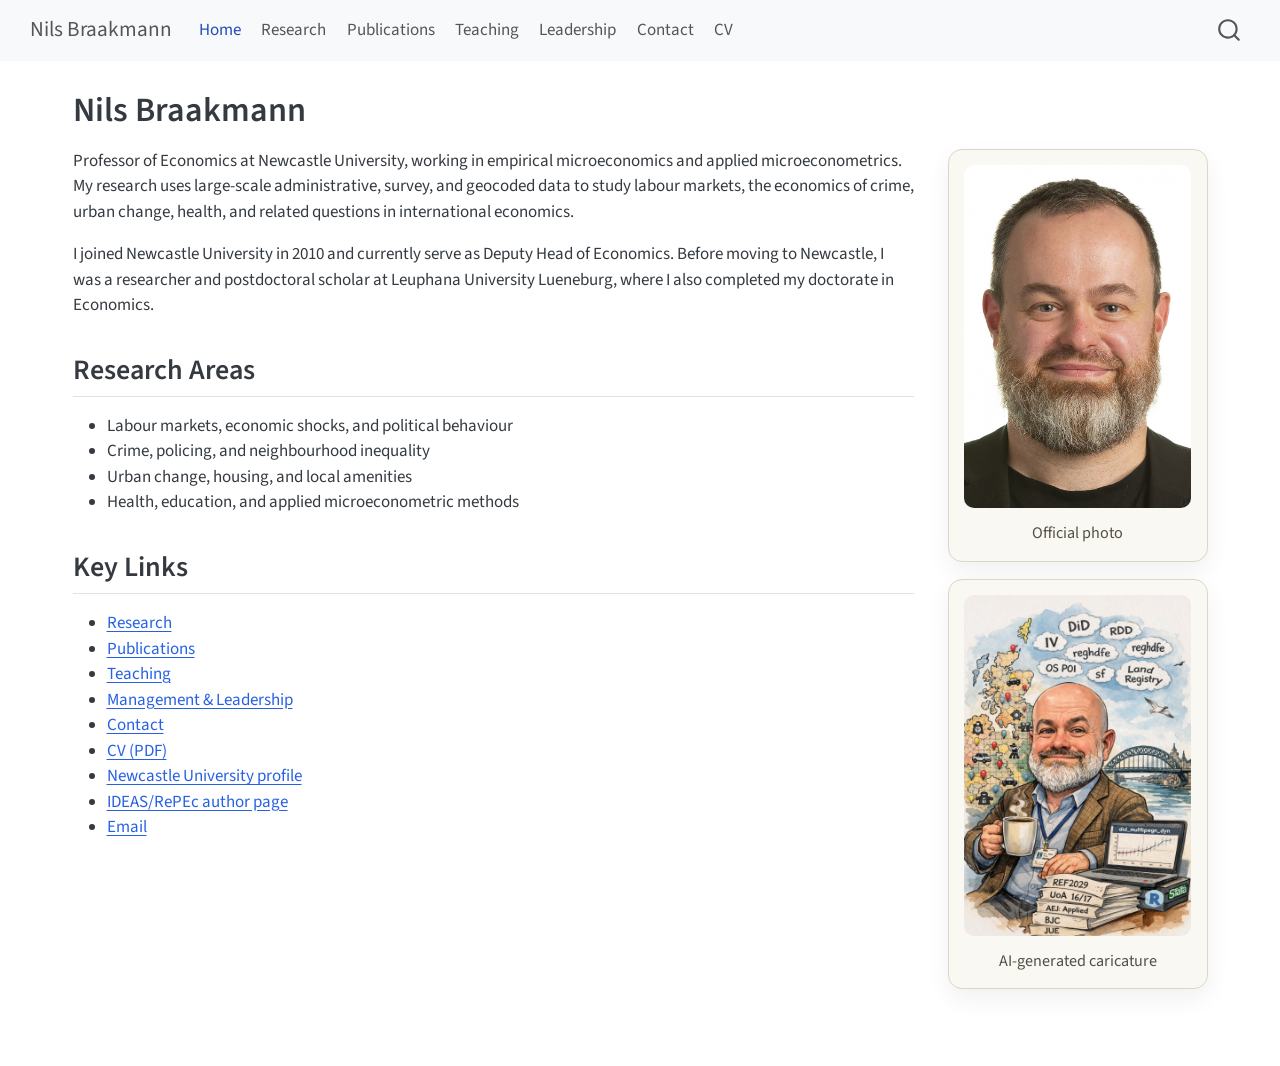
==== commit 9e58fed6: "Widen homepage and simplify columns" ====
--- a/docs/index.html
+++ b/docs/index.html
@@ -75,7 +75,7 @@
 <link rel="stylesheet" href="styles.css">
 </head>
 
-<body class="nav-fixed fullcontent quarto-light">
+<body class="nav-fixed quarto-light">
 
 <div id="quarto-search-results"></div>
   <header id="quarto-header" class="headroom fixed-top">
@@ -128,12 +128,12 @@
     </nav>
 </header>
 <!-- content -->
-<div id="quarto-content" class="quarto-container page-columns page-rows-contents page-layout-article page-navbar">
+<div id="quarto-content" class="quarto-container page-columns page-rows-contents page-layout-full page-navbar">
 <!-- sidebar -->
 <!-- margin-sidebar -->
     
 <!-- main -->
-<main class="content" id="quarto-document-content">
+<main class="content column-page" id="quarto-document-content">
 
 <header id="title-block-header" class="quarto-title-block default">
 <div class="quarto-title">
@@ -142,7 +142,7 @@
 
 
 
-<div class="quarto-title-meta">
+<div class="quarto-title-meta column-page">
 
     
   
--- a/docs/styles.css
+++ b/docs/styles.css
@@ -1,10 +1,14 @@
 /* css styles */
 
 .home-layout {
-  display: grid;
-  grid-template-columns: minmax(0, 1fr) 320px;
+  display: flex;
   gap: 2rem;
   align-items: start;
+}
+
+.home-copy {
+  flex: 1 1 auto;
+  min-width: 0;
 }
 
 .home-copy > :first-child {
@@ -12,7 +16,9 @@
 }
 
 .home-sidebar {
-  display: grid;
+  flex: 0 0 260px;
+  display: flex;
+  flex-direction: column;
   gap: 1rem;
 }
 
@@ -38,18 +44,21 @@
   border-radius: 10px;
 }
 
-@media (max-width: 991.98px) {
+@media (max-width: 700px) {
   .home-layout {
-    grid-template-columns: 1fr;
+    flex-direction: column;
     gap: 1.5rem;
   }
 
   .home-sidebar {
+    flex: 1 1 auto;
+    width: 100%;
+    display: grid;
     grid-template-columns: repeat(2, minmax(0, 1fr));
   }
 }
 
-@media (max-width: 767.98px) {
+@media (max-width: 640px) {
   .home-sidebar {
     grid-template-columns: 1fr;
   }
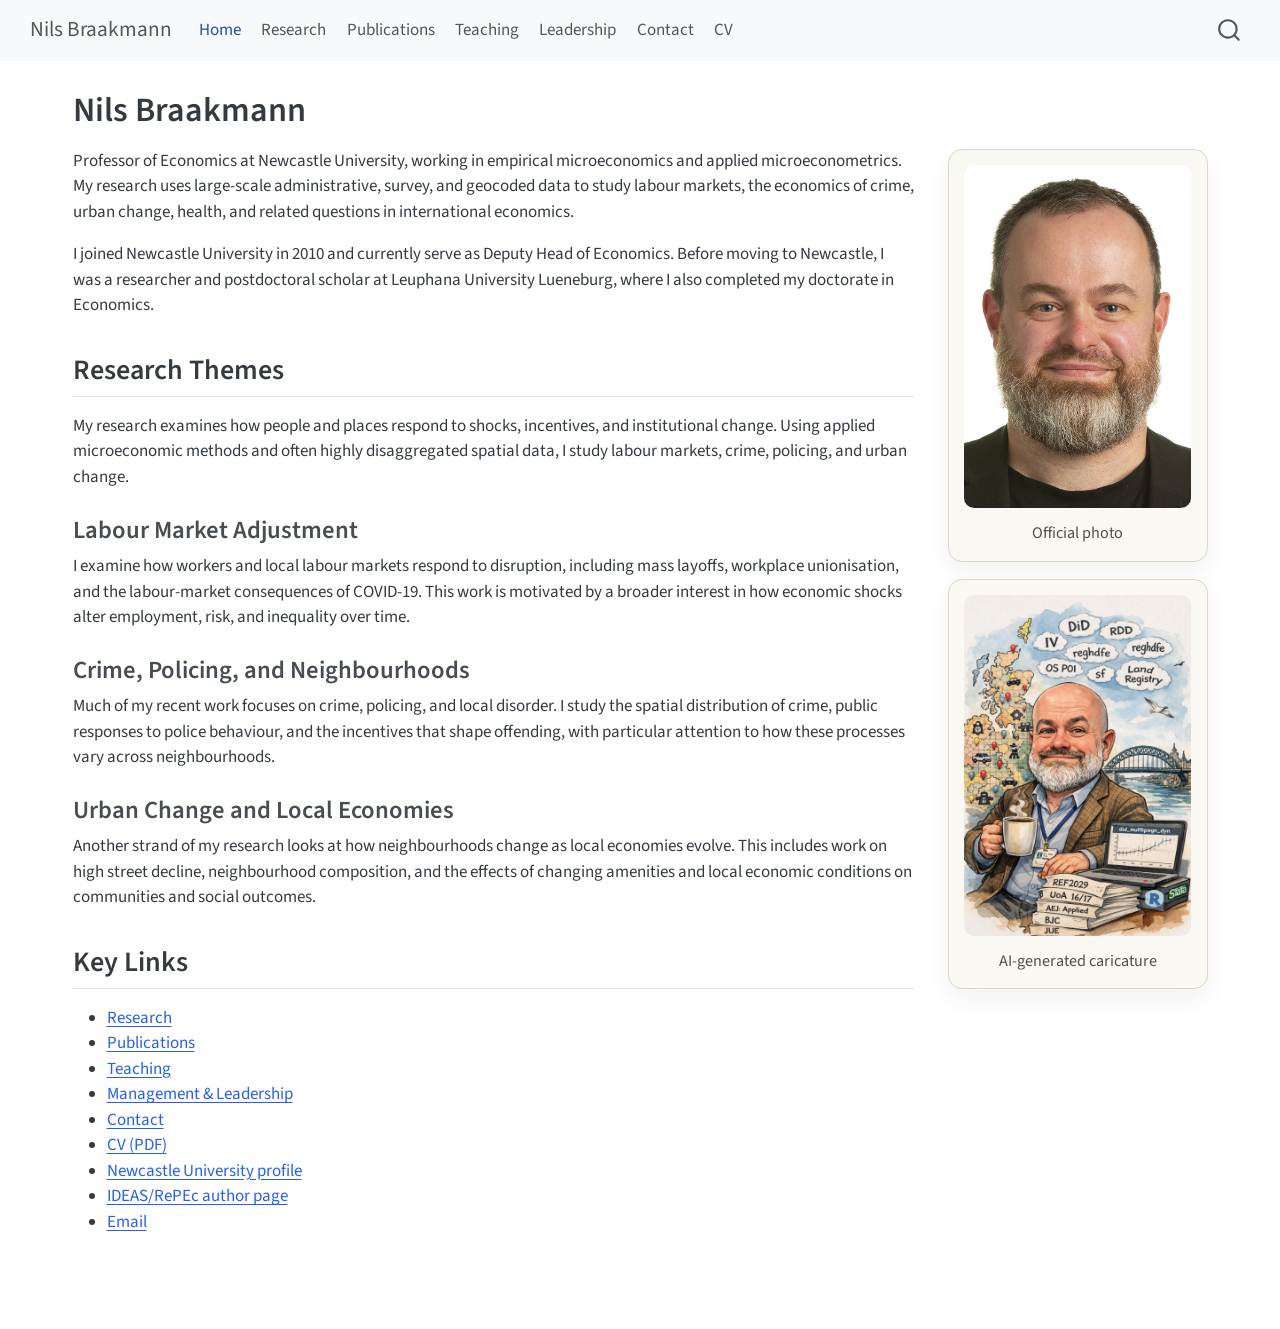
==== commit 513980de: "Update homepage research themes" ====
--- a/docs/index.html
+++ b/docs/index.html
@@ -158,14 +158,21 @@
 <div class="home-copy">
 <p>Professor of Economics at Newcastle University, working in empirical microeconomics and applied microeconometrics. My research uses large-scale administrative, survey, and geocoded data to study labour markets, the economics of crime, urban change, health, and related questions in international economics.</p>
 <p>I joined Newcastle University in 2010 and currently serve as Deputy Head of Economics. Before moving to Newcastle, I was a researcher and postdoctoral scholar at Leuphana University Lueneburg, where I also completed my doctorate in Economics.</p>
-<section id="research-areas" class="level2">
-<h2 class="anchored" data-anchor-id="research-areas">Research Areas</h2>
-<ul>
-<li>Labour markets, economic shocks, and political behaviour</li>
-<li>Crime, policing, and neighbourhood inequality</li>
-<li>Urban change, housing, and local amenities</li>
-<li>Health, education, and applied microeconometric methods</li>
-</ul>
+<section id="research-themes" class="level2">
+<h2 class="anchored" data-anchor-id="research-themes">Research Themes</h2>
+<p>My research examines how people and places respond to shocks, incentives, and institutional change. Using applied microeconomic methods and often highly disaggregated spatial data, I study labour markets, crime, policing, and urban change.</p>
+<section id="labour-market-adjustment" class="level3">
+<h3 class="anchored" data-anchor-id="labour-market-adjustment">Labour Market Adjustment</h3>
+<p>I examine how workers and local labour markets respond to disruption, including mass layoffs, workplace unionisation, and the labour-market consequences of COVID-19. This work is motivated by a broader interest in how economic shocks alter employment, risk, and inequality over time.</p>
+</section>
+<section id="crime-policing-and-neighbourhoods" class="level3">
+<h3 class="anchored" data-anchor-id="crime-policing-and-neighbourhoods">Crime, Policing, and Neighbourhoods</h3>
+<p>Much of my recent work focuses on crime, policing, and local disorder. I study the spatial distribution of crime, public responses to police behaviour, and the incentives that shape offending, with particular attention to how these processes vary across neighbourhoods.</p>
+</section>
+<section id="urban-change-and-local-economies" class="level3">
+<h3 class="anchored" data-anchor-id="urban-change-and-local-economies">Urban Change and Local Economies</h3>
+<p>Another strand of my research looks at how neighbourhoods change as local economies evolve. This includes work on high street decline, neighbourhood composition, and the effects of changing amenities and local economic conditions on communities and social outcomes.</p>
+</section>
 </section>
 <section id="key-links" class="level2">
 <h2 class="anchored" data-anchor-id="key-links">Key Links</h2>
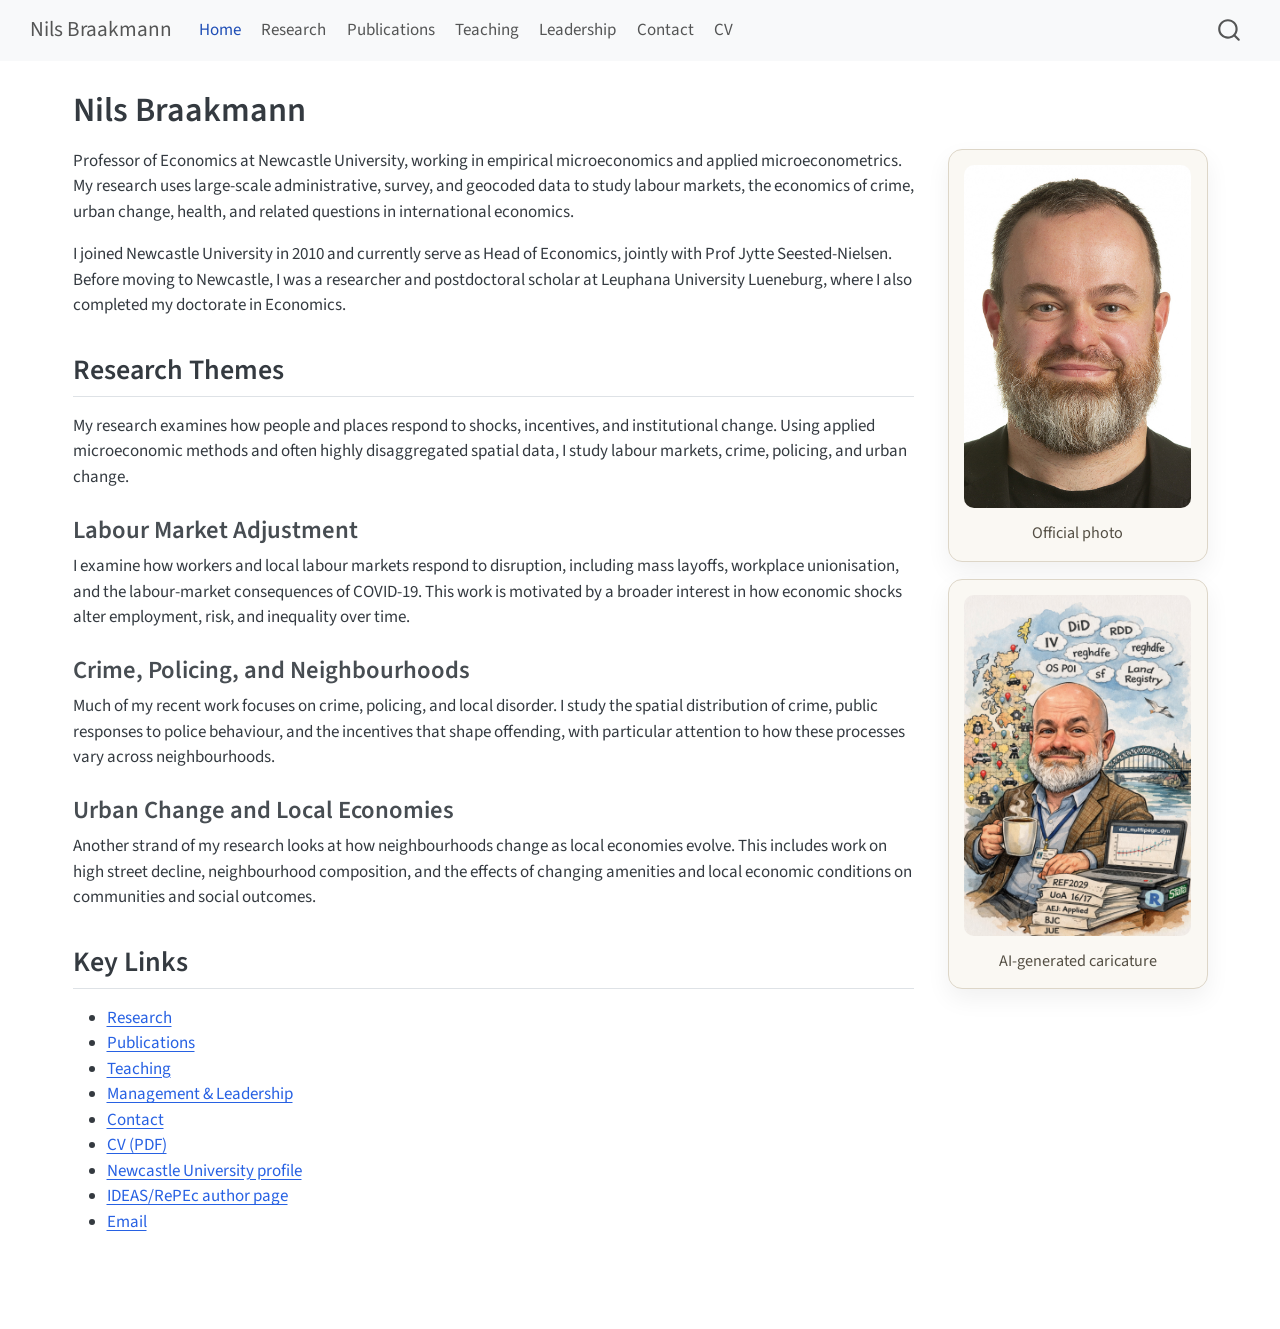
==== commit 254985b0: "Update Head of Economics role" ====
--- a/docs/index.html
+++ b/docs/index.html
@@ -157,7 +157,7 @@
 <div class="home-layout">
 <div class="home-copy">
 <p>Professor of Economics at Newcastle University, working in empirical microeconomics and applied microeconometrics. My research uses large-scale administrative, survey, and geocoded data to study labour markets, the economics of crime, urban change, health, and related questions in international economics.</p>
-<p>I joined Newcastle University in 2010 and currently serve as Deputy Head of Economics. Before moving to Newcastle, I was a researcher and postdoctoral scholar at Leuphana University Lueneburg, where I also completed my doctorate in Economics.</p>
+<p>I joined Newcastle University in 2010 and currently serve as Head of Economics, jointly with Prof Jytte Seested-Nielsen. Before moving to Newcastle, I was a researcher and postdoctoral scholar at Leuphana University Lueneburg, where I also completed my doctorate in Economics.</p>
 <section id="research-themes" class="level2">
 <h2 class="anchored" data-anchor-id="research-themes">Research Themes</h2>
 <p>My research examines how people and places respond to shocks, incentives, and institutional change. Using applied microeconomic methods and often highly disaggregated spatial data, I study labour markets, crime, policing, and urban change.</p>
